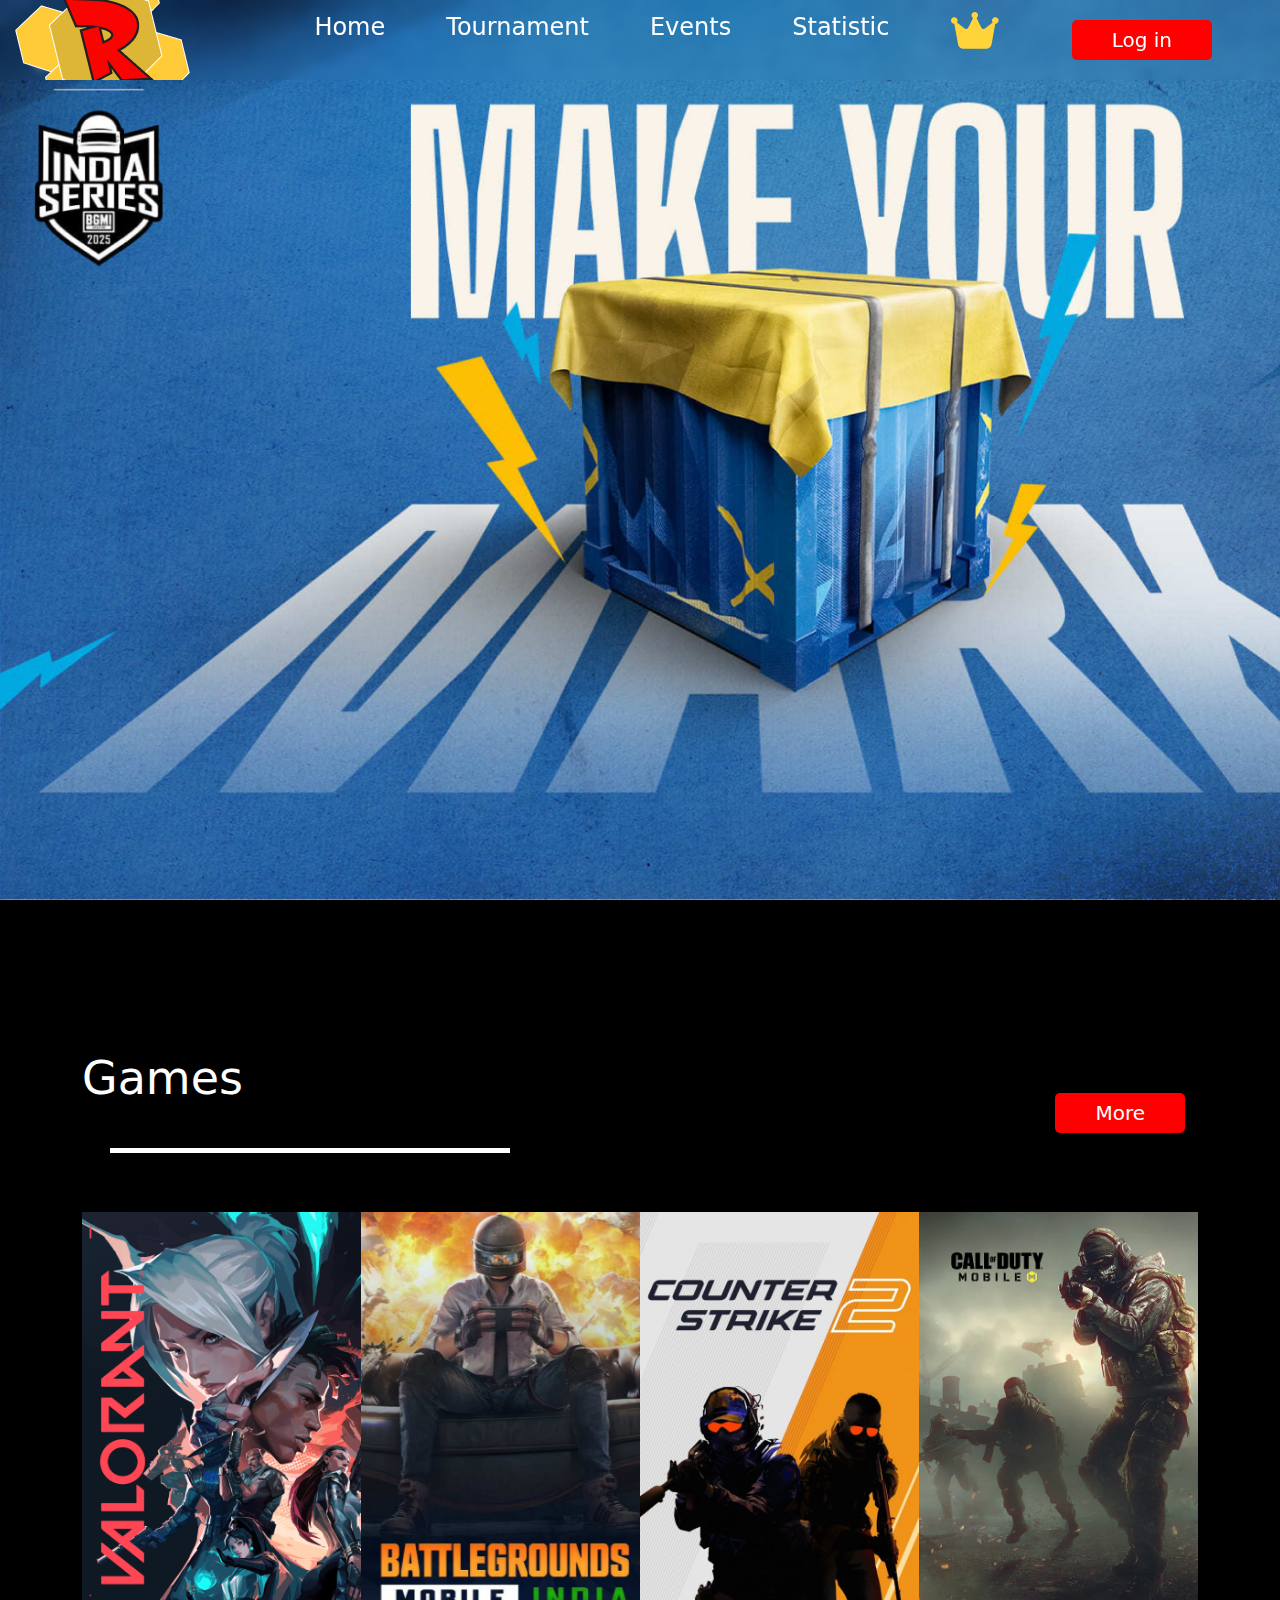
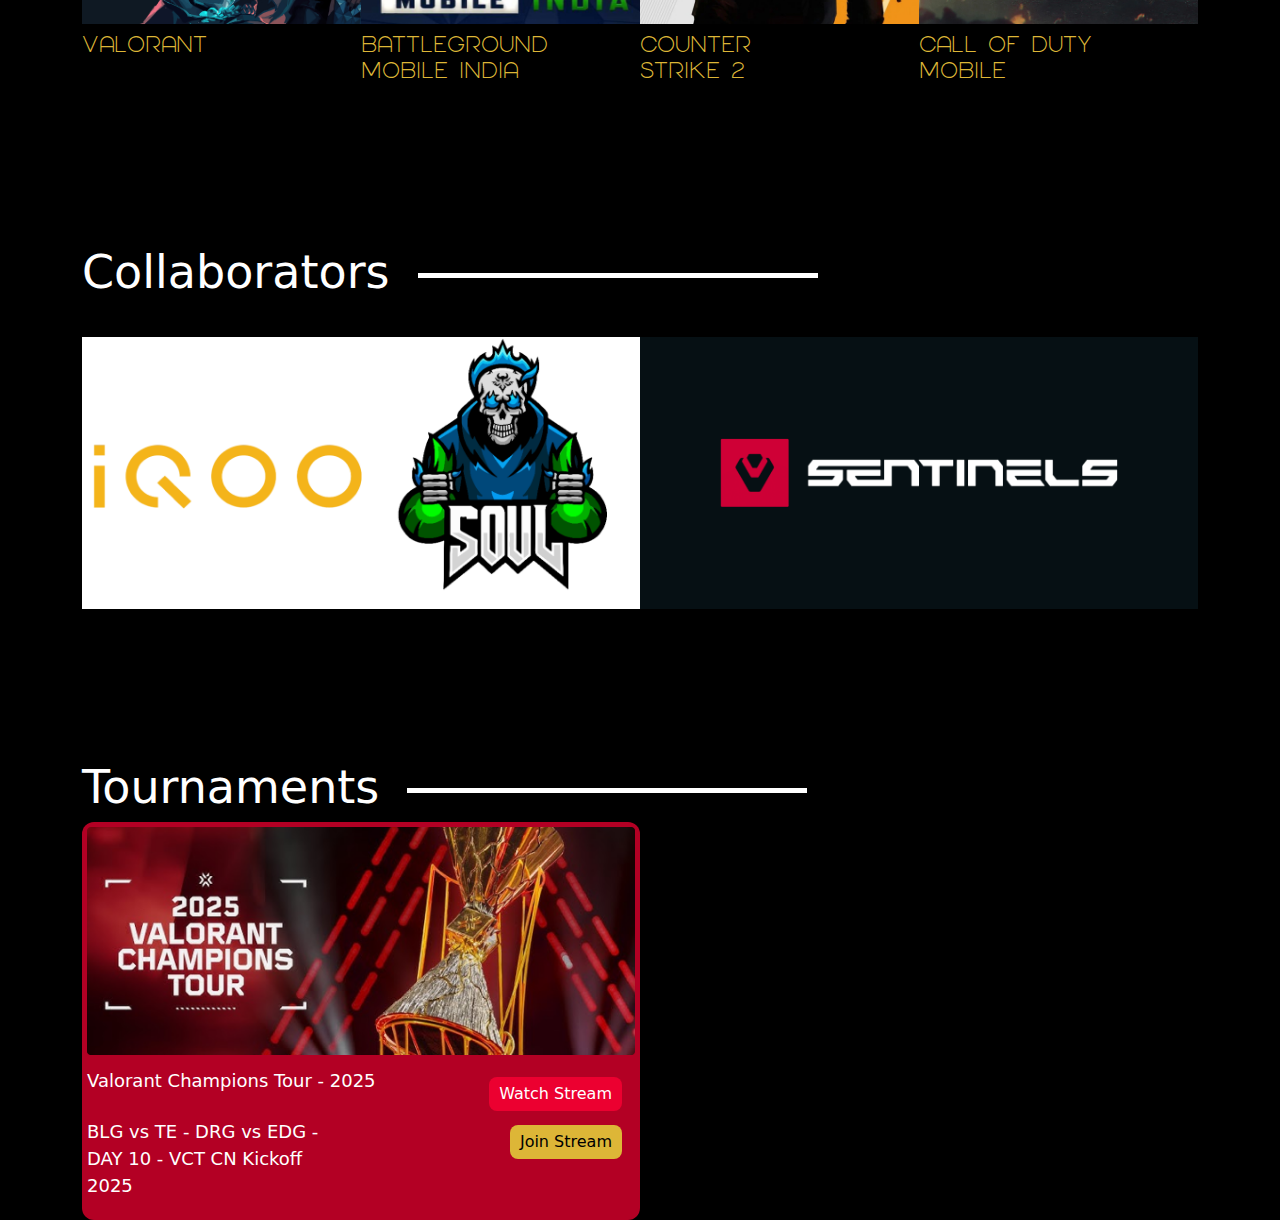
==== index.html @ 5f85b9ae "first commit" ====
<!DOCTYPE html>
<html lang="en">

<head>
    <meta charset="UTF-8">
    <meta name="viewport" content="width=device-width, initial-scale=1.0">
    <title>Radhive</title>
    <!-- Font Link -->
    <link rel="stylesheet" href="./Assests/Css/stylesheet.css">
    <!-- Icon Link -->
    <link rel="stylesheet" href="./Assests/Css/all.min.css">
    <!-- Custom Css -->
    <link rel="stylesheet" href="./Assests/Css/style.css">
    <!-- BT Css -->
    <link href="https://cdn.jsdelivr.net/npm/bootstrap@5.3.3/dist/css/bootstrap.min.css" rel="stylesheet">
</head>

<body>
    <header>
        <nav>
            <div class="container-fluid">
                <div class="d-flex  align-items-center">
                    <div class="col-2">
                        <div class="logo">
                            <a href="#">
                                <img src="./Assests/Images/Red hive-01 1.png" alt="">
                            </a>
                        </div>

                    </div>

                    <div class="col-8">
                        <div class="menu">
                            <ul class="d-flex align-content-center justify-content-evenly ">
                                <li><a class="text-white text-decoration-none" href="#">Home</a></li>
                                <li><a class="text-white text-decoration-none" href="#">Tournament</a></li>
                                <li><a class="text-white text-decoration-none" href="#">Events</a></li>
                                <li><a class="text-white text-decoration-none" href="#">Statistic</a></li>
                                <li><a class="text-white text-decoration-none" href="#"><i class="fa-solid fa-crown"
                                            style="color: #FFD43B;"></i></a></li>
                            </ul>
                        </div>

                    </div>

                    <div class="col-2">
                        <div class="btn d-flex align-items-center">
                            <a href="#" class="text-decoration-none">Log in</a>
                        </div>
                    </div>
                </div>
            </div>
        </nav>
    </header>

    <!-- BANNER START -->
    <section class="banner">
        <div class="bg-banner"></div>
    </section>
    <!-- BANNER END -->

    <!-- GAMES START -->
    <section class="games bg-black">
        <div class="container">
            <div class="row">
                <div class="games-content d-flex align-items-center">
                    <div class="col-6">
                        <div class="games-title text-start">
                            <span>Games</span>
                        </div>
                    </div>
                    <div class="col-6">
                        <div class="btn d-flex justify-content-end">
                            <a href="#" class="text-decoration-none">More</a>
                        </div>
                    </div>


                </div>

                <div class="games-images d-flex">
                    <div class="col-3">
                        <img src="./Assests/Images/valorant.png" alt="">
                        <h2>VALORANT</h2>
                    </div>
                    <div class="col-3">
                        <img src="./Assests/Images/Bgmi.png" alt="">
                        <h2>BATTLEGROUND MOBILE INDIA</h2>
                    </div>
                    <div class="col-3">
                        <img src="./Assests/Images/cos2.png" alt="">
                        <h2>COUNTER STRIKE 2</h2>
                    </div>
                    <div class="col-3">
                        <img src="./Assests/Images/cod.png" alt="">
                        <h2>CALL OF DUTY MOBILE</h2>
                    </div>
                </div>
            </div>
        </div>
    </section>
    <!-- GAMES END -->

    <!-- Collaborators Start -->
    <section class="collaborators bg-black">
        <div class="container">
            <div class="row">
                <div class="collaborators-content d-flex align-items-center">
                    <div class="col-12">
                        <div class="collaborators-title text-start">
                            <span>Collaborators</span>
                        </div>
                    </div>
                </div>

                <div class="collaborators-images d-flex">
                    <div class="col-6">
                        <img src="./Assests/Images/collaboration.png" alt="">
                    </div>
                    <div class="col-6">
                        <img src="./Assests/Images/collaboration (1).png" alt="">
                    </div>
                </div>

            </div>
        </div>
    </section>
    <!-- Collaborators End -->

    <!-- Tournament Start -->
    <section class="tournament bg-black">
        <div class="container">
            <div class="row d-flex">
                <div class="tournament-content d-flex align-items-center">
                    <div class="col-12">
                        <div class="tournament-title text-start">
                            <span>Tournaments</span>
                        </div>
                    </div>
                </div>

                <div class="tournament-images d-flex">
                    <div class="col-6">
                        <div class="tournament-1">
                            <img src="./Assests/Images/valorant-tournament.png" alt="">

                            <div class="description-title d-flex">
                                <div class="col-8">
                                    <h3 class="text-white">Valorant Champions Tour - 2025</h3>
                                </div>
                                <div class="col-4">
                                    <div class="btn d-flex justify-content-end">
                                        <a href="#" class="text-white text-decoration-none">Watch Stream</a>
                                    </div>
                                </div>
                            </div>

                            <div class="description-info d-flex">
                                <div class="col-8">
                                    <p class="text-white">BLG vs TE - DRG vs EDG - DAY 10 - 
                                        VCT CN Kickoff 2025</p>
                                </div>
                                <div class="col-4">
                                    <div class="btn d-flex justify-content-end">
                                        <a href="#" class="text-black text-decoration-none">Join Stream</a>
                                    </div>
                                </div>
                            </div>

                        </div>
                    </div>

                </div>

            </div>
        </div>
    </section>
    <!-- Tournament End -->

    <!-- BT JS -->
    <script src="https://cdn.jsdelivr.net/npm/bootstrap@5.3.3/dist/js/bootstrap.bundle.min.js"></script>
</body>

</html>
---- Assests/Css/stylesheet.css ----
@font-face {
    font-family: 'Cities Typeface';
    src: url('../Font/transfonter.org-20250201-143453/CitiesTypeface.woff2') format('woff2'),
        url('../Font/transfonter.org-20250201-143453/CitiesTypeface.woff') format('woff');
    font-weight: normal;
    font-style: normal;
    font-display: swap;
}
---- Assests/Css/style.css ----
* {
  margin: 0%;
  padding: 0%;
  box-sizing: border-box;
}

:root {
  --bg-color: #121212;
  --white-color: #ffff;
  --text-color: #DDB637;
  --card-color: #B30024;
  --button-color: #EC0030;
  --fs-24: 24px;
  --fs-64: 64px;
  --fs-18: 18px;
  --fs-46: 46px;
  --fs-24: 24px;
  --fs-22: 22px;
  --fw-100: 100;
  --fw-200: 200;
  --fw-300: 300;
  --fw-400: 400;
  --fw-500: 500;
  --fw-600: 600;
  --fw-700: 700;
  --fw-800: 800;
  --fw-900: 900;
  --cities-typeface:"Cities Typeface";
}


ul,
ol {
  list-style: none;
}

img {
  display: block;
  max-width: 100%;
}

/* Header Start */
header {
  width: 100%;
  position: absolute;
  z-index: 1;
  backdrop-filter: blur(5px);
}

header .menu ul li {
  font-size: var(--fs-24);
  font-weight: 500;
}

header .menu ul li a i {
  font-size: 42px;
}

header .btn a {
  color: var(--white-color);
  background-color: red;
  padding: 5px 40px;
  border-radius: 5px;
  font-size: 20px;
}

/* Banner Start */
.banner .bg-banner {
  background-image: url('../Images/RecentlyAnnounced\ 1.png');
  background-size: cover;
  background-repeat: no-repeat;
  top: 0;
  bottom: 0;
  height: 100vh;
  position: relative;
}

/* Banner End */

/* Games Start */
.games-title span {
  padding-right: 20px;
  font-size: var(--fs-46);
  /* color: var(--white-color); */
  font-weight: normal;
  color: var(--white-color);
}
.games-content{
  padding-top: 144px;
}
.games-title span::after {
  content: "";
  width: 400px;
  display: inline-block;
  border-bottom: 5px solid var(--white-color);
  position: relative;
  margin-left: 28px;
  top: -10px;
}
.games-content .btn a{
  color: var(--white-color);
  background-color: red;
  padding: 5px 40px;
  border-radius: 5px;
  font-size: 20px;
}

.games-images{
  padding-top: 30px;
}
.games-images h2{
  font-size: var(--fs-22);
  color:var(--white-color);
  padding-right: 90px;
  padding-top: 10px;
  color: var(--text-color);
  font-family: var(--cities-typeface);
}

.collaborators-content{
  padding-top: 144px;
}
.collaborators-title span::after {
  content: "";
  width: 400px;
  display: inline-block;
  border-bottom: 5px solid var(--white-color);
  position: relative;
  margin-left: 28px;
  top: -10px;
}
.collaborators-title span {
  padding-right: 20px;
  font-size: var(--fs-46);
  /* color: var(--white-color); */
  font-weight: normal;
  color: var(--white-color);
}

.collaborators-images{
  padding-top: 30px;
}

/* Tournament start */
.tournament-content{
  padding-top: 144px;
}
.tournament-title span::after {
  content: "";
  width: 400px;
  display: inline-block;
  border-bottom: 5px solid var(--white-color);
  position: relative;
  margin-left: 28px;
  top: -10px;
}
.tournament-title span {
  padding-right: 20px;
  font-size: var(--fs-46);
  /* color: var(--white-color); */
  font-weight: normal;
  color: var(--white-color);
}

.tournament-images .tournament-1{
  background-color: var(--card-color);
  padding: 5px;
  border-radius: 12px;
}
.tournament-images .tournament-1 img{
  width: 100%;
}
.tournament-images .tournament-1 .description-title{
  padding-top: 15px;
}
.tournament-images .tournament-1 .description-title h3{
  font-size: var(--fs-18);
}
.tournament-images .tournament-1 .description-title .btn a{
  background-color: var(--button-color);
  padding: 5px 10px;
  border-radius: 8px;
}
.tournament-images .tournament-1 .description-info p{
  font-size: var(--fs-18);
  padding-right: 120px;
}
.tournament-images .tournament-1 .description-info .btn a{
  background-color: var(--text-color);
  padding: 5px 10px;
  border-radius: 8px;
}
/* Tournament End */
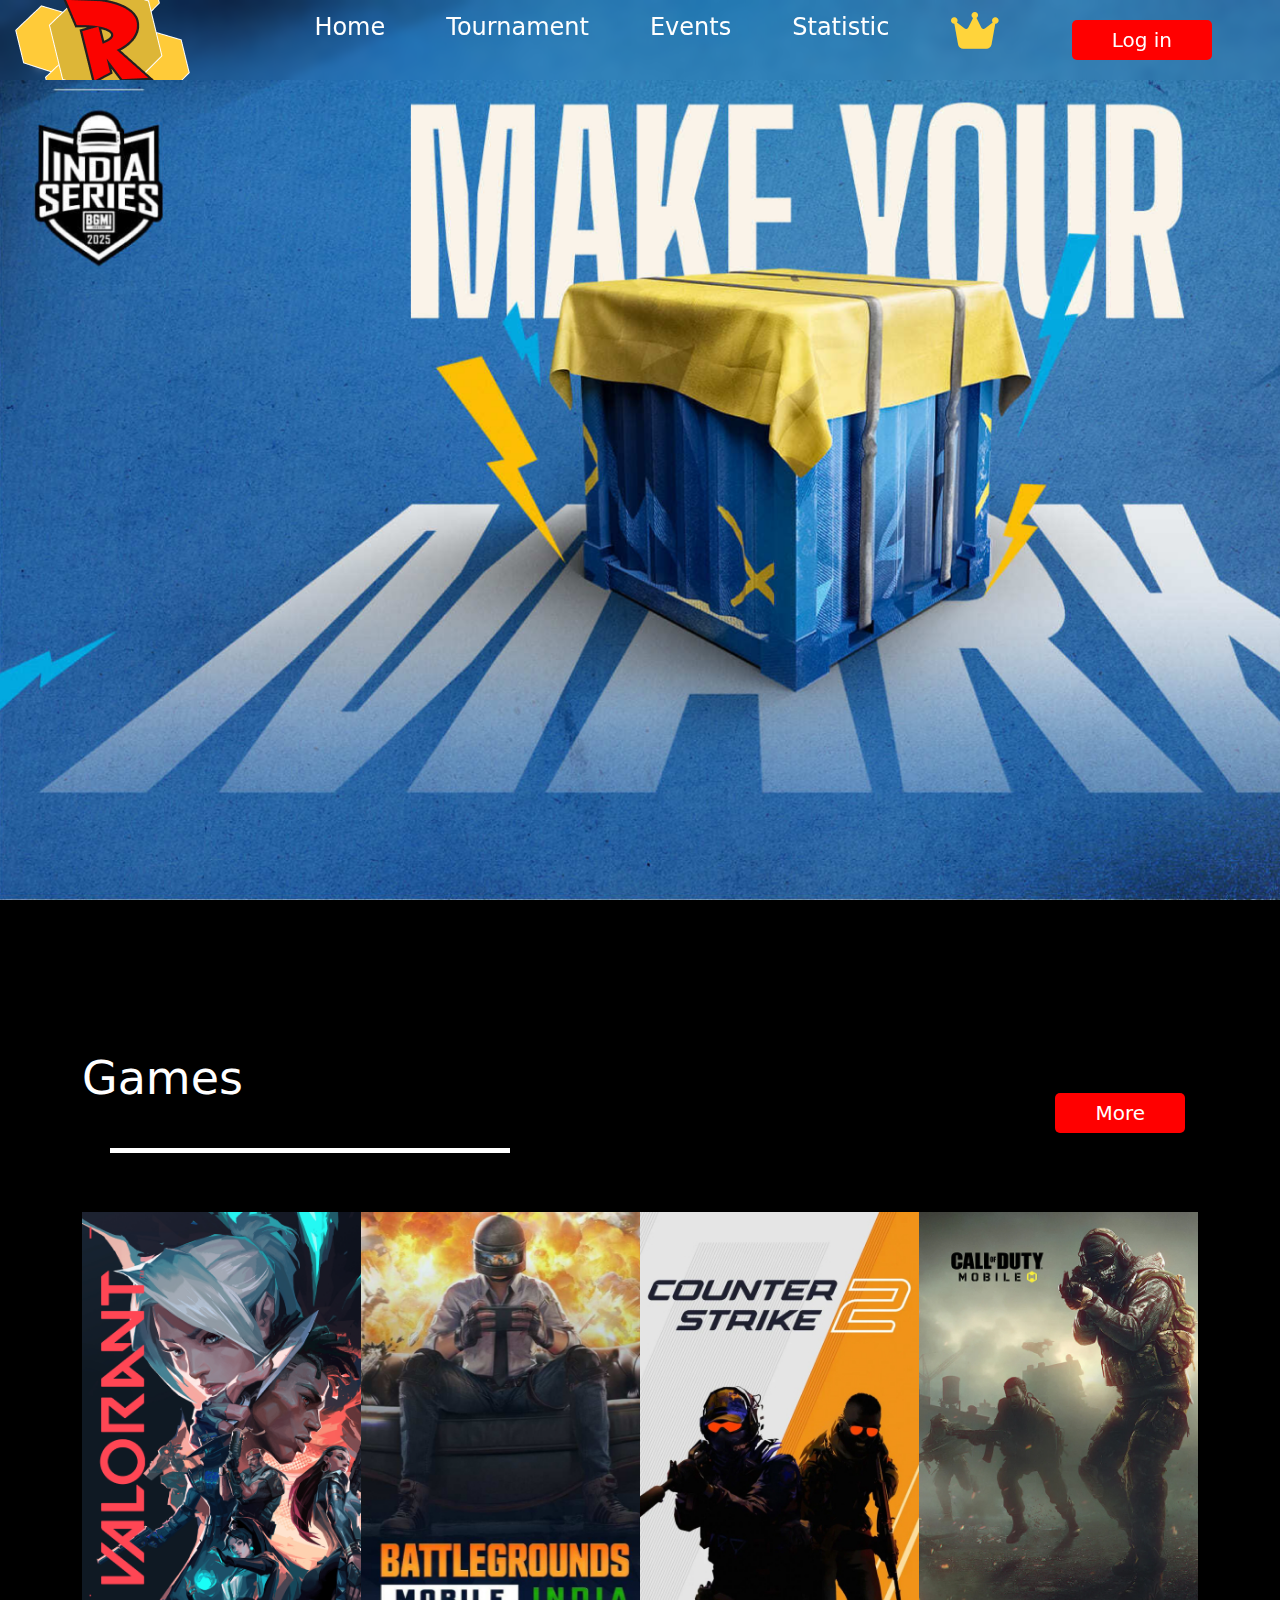
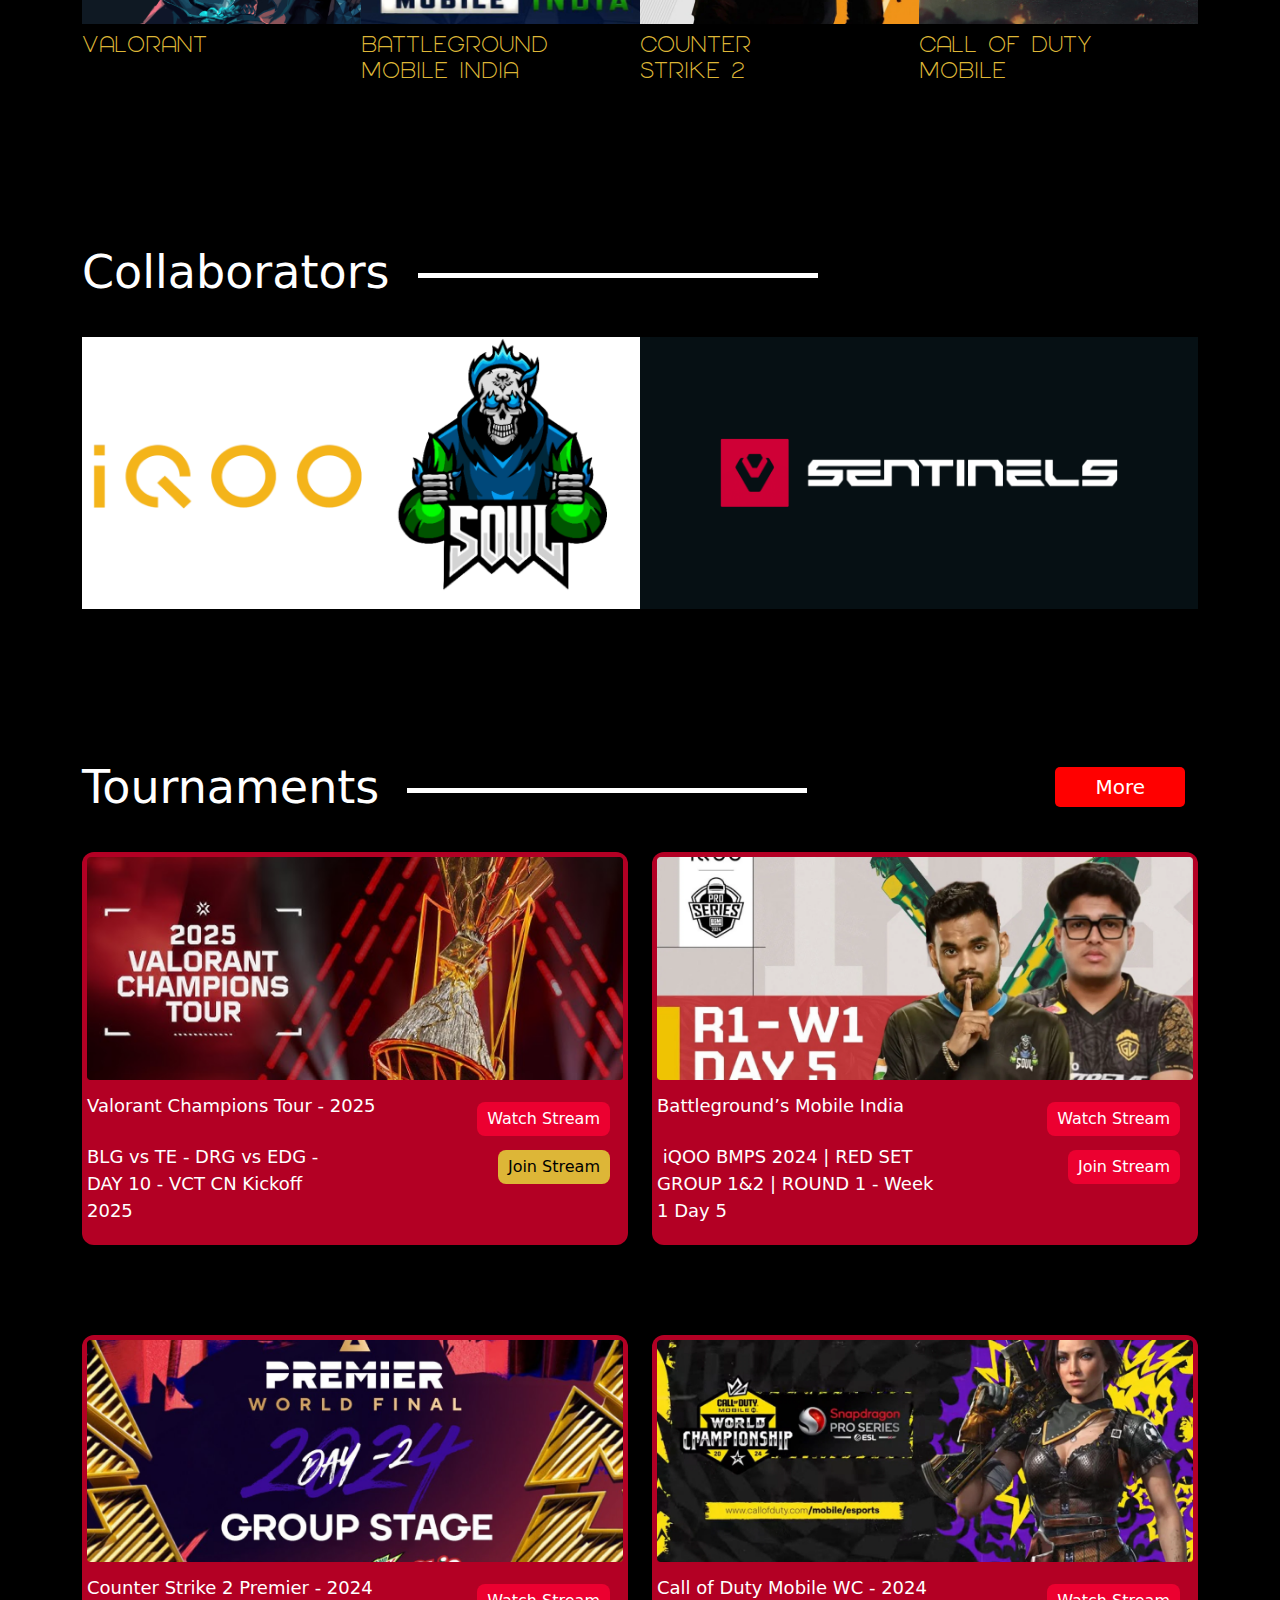
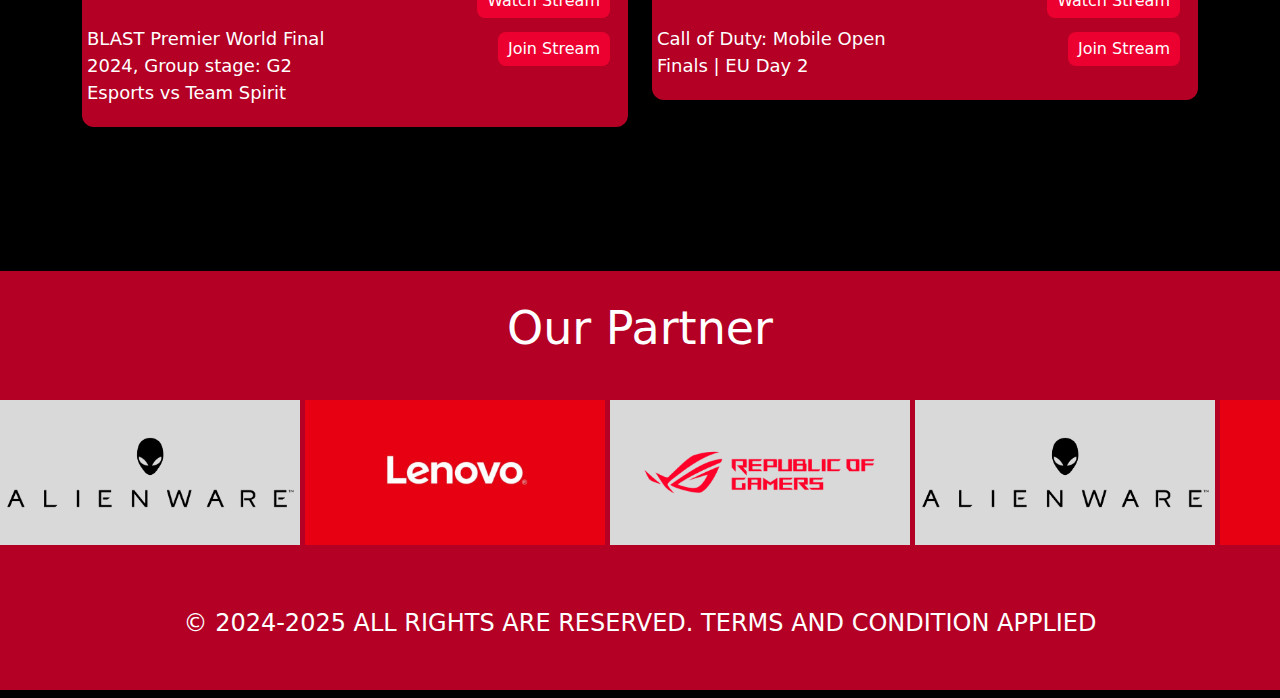
==== commit a79f0570: "homepage complete" ====
--- a/index.html
+++ b/index.html
@@ -15,7 +15,7 @@
     <link href="https://cdn.jsdelivr.net/npm/bootstrap@5.3.3/dist/css/bootstrap.min.css" rel="stylesheet">
 </head>
 
-<body>
+<body class="bg-black">
     <header>
         <nav>
             <div class="container-fluid">
@@ -132,53 +132,196 @@
         <div class="container">
             <div class="row d-flex">
                 <div class="tournament-content d-flex align-items-center">
-                    <div class="col-12">
+                    <div class="col-8">
                         <div class="tournament-title text-start">
                             <span>Tournaments</span>
                         </div>
                     </div>
-                </div>
-
-                <div class="tournament-images d-flex">
-                    <div class="col-6">
-                        <div class="tournament-1">
-                            <img src="./Assests/Images/valorant-tournament.png" alt="">
-
-                            <div class="description-title d-flex">
-                                <div class="col-8">
-                                    <h3 class="text-white">Valorant Champions Tour - 2025</h3>
-                                </div>
-                                <div class="col-4">
-                                    <div class="btn d-flex justify-content-end">
-                                        <a href="#" class="text-white text-decoration-none">Watch Stream</a>
-                                    </div>
-                                </div>
+
+                    <div class="col-4">
+                        <div class="btn d-flex justify-content-end">
+                            <a href="#" class="text-decoration-none text-white">More</a>
+                        </div>
+                    </div>
+                </div>
+
+                <div class="container">
+                    <div class="row d-flex ">
+                        <div class="col-6">
+                            <div class="tournament-1">
+                                <img src="./Assests/Images/valorant-tournament.png" alt="">
+
+                                <div class="description-title d-flex">
+                                    <div class="col-8">
+                                        <h3 class="text-white ">Valorant Champions Tour - 2025</h3>
+                                    </div>
+                                    <div class="col-4">
+                                        <div class="btn d-flex justify-content-end">
+                                            <a href="#" class="text-white text-decoration-none">Watch Stream</a>
+                                        </div>
+                                    </div>
+                                </div>
+
+                                <div class="description-info d-flex">
+                                    <div class="col-8">
+                                        <p class="text-white">BLG vs TE - DRG vs EDG - DAY 10 -
+                                            VCT CN Kickoff 2025</p>
+                                    </div>
+                                    <div class="col-4">
+                                        <div class="btn d-flex justify-content-end">
+                                            <a href="#" class="text-black text-decoration-none">Join Stream</a>
+                                        </div>
+                                    </div>
+                                </div>
+
                             </div>
-
-                            <div class="description-info d-flex">
-                                <div class="col-8">
-                                    <p class="text-white">BLG vs TE - DRG vs EDG - DAY 10 - 
-                                        VCT CN Kickoff 2025</p>
-                                </div>
-                                <div class="col-4">
-                                    <div class="btn d-flex justify-content-end">
-                                        <a href="#" class="text-black text-decoration-none">Join Stream</a>
-                                    </div>
-                                </div>
+                        </div>
+
+                        <div class="col-6">
+                            <div class="tournament-2">
+                                <img src="./Assests/Images/bgmi-tournament.png" alt="">
+
+                                <div class="description-title d-flex">
+                                    <div class="col-8">
+                                        <h3 class="text-white">Battleground’s Mobile India</h3>
+                                    </div>
+                                    <div class="col-4">
+                                        <div class="btn d-flex justify-content-end">
+                                            <a href="#" class="text-white text-decoration-none">Watch Stream</a>
+                                        </div>
+                                    </div>
+                                </div>
+
+                                <div class="description-info d-flex">
+                                    <div class="col-8">
+                                        <p class="text-white"> iQOO BMPS 2024 | RED SET GROUP 1&2 |
+                                            ROUND 1 - Week 1 Day 5</p>
+                                    </div>
+                                    <div class="col-4">
+                                        <div class="btn d-flex justify-content-end">
+                                            <a href="#" class="text-white text-decoration-none">Join Stream</a>
+                                        </div>
+                                    </div>
+                                </div>
+
                             </div>
-
-                        </div>
-                    </div>
-
-                </div>
+                        </div>
+
+                        <div class="col-6">
+                            <div class="tournament-3">
+                                <img src="./Assests/Images/cos-tournament.png" alt="">
+
+                                <div class="description-title d-flex">
+                                    <div class="col-8">
+                                        <h3 class="text-white ">Counter Strike 2 Premier - 2024</h3>
+                                    </div>
+                                    <div class="col-4">
+                                        <div class="btn d-flex justify-content-end">
+                                            <a href="#" class="text-white text-decoration-none">Watch Stream</a>
+                                        </div>
+                                    </div>
+                                </div>
+
+                                <div class="description-info d-flex">
+                                    <div class="col-8">
+                                        <p class="text-white">BLAST Premier World Final 2024, Group
+                                            stage: G2 Esports vs Team Spirit</p>
+                                    </div>
+                                    <div class="col-4">
+                                        <div class="btn d-flex justify-content-end">
+                                            <a href="#" class="text-white text-decoration-none">Join Stream</a>
+                                        </div>
+                                    </div>
+                                </div>
+
+                            </div>
+                        </div>
+
+                        <div class="col-6">
+                            <div class="tournament-4">
+                                <img src="./Assests/Images/cod-tournament.png" alt="">
+
+                                <div class="description-title d-flex">
+                                    <div class="col-8">
+                                        <h3 class="text-white ">Call of Duty Mobile WC - 2024</h3>
+                                    </div>
+                                    <div class="col-4">
+                                        <div class="btn d-flex justify-content-end">
+                                            <a href="#" class="text-white text-decoration-none">Watch Stream</a>
+                                        </div>
+                                    </div>
+                                </div>
+
+                                <div class="description-info d-flex">
+                                    <div class="col-8">
+                                        <p class="text-white">Call of Duty: Mobile Open Finals |
+                                            EU Day 2</p>
+                                    </div>
+                                    <div class="col-4">
+                                        <div class="btn d-flex justify-content-end">
+                                            <a href="#" class="text-white text-decoration-none">Join Stream</a>
+                                        </div>
+                                    </div>
+                                </div>
+
+                            </div>
+                        </div>
+
+                    </div>
+                </div>
+
 
             </div>
         </div>
     </section>
     <!-- Tournament End -->
 
+    <!-- Footer Start -->
+    <footer>
+        <h2 class="text-center text-white">
+            Our Partner
+        </h2>
+        <div class="logo-slider">
+            <div class="logos-slide">
+
+                <div class="slide">
+                    <img src="./Assests/Images/AW.png" alt="Image 1">
+
+                </div>
+                <div class="slide">
+                    <img src="./Assests/Images/le.png" alt="Image 2">
+
+                </div>
+                <div class="slide">
+                    <img src="./Assests/Images/Rog.png" alt="Image 1">
+
+                </div>
+                <div class="slide">
+                    <img src="./Assests/Images/AW.png" alt="Image 1">
+
+                </div>
+                <div class="slide">
+                    <img src="./Assests/Images/le.png" alt="Image 2">
+
+                </div>
+                <div class="slide">
+                    <img src="./Assests/Images/Rog.png" alt="Image 1">
+
+                </div>
+
+            </div>
+        </div>
+
+
+
+        
+
+        <h3 class="text-center text-white">© 2024-2025 ALL RIGHTS ARE RESERVED. TERMS AND CONDITION APPLIED </h3>
+    </footer>
+    <!-- Footer End -->
     <!-- BT JS -->
     <script src="https://cdn.jsdelivr.net/npm/bootstrap@5.3.3/dist/js/bootstrap.bundle.min.js"></script>
+    <script src="./Assests/Js/script.js"></script>
 </body>
 
 </html>--- a/Assests/Css/style.css
+++ b/Assests/Css/style.css
@@ -25,7 +25,7 @@
   --fw-700: 700;
   --fw-800: 800;
   --fw-900: 900;
-  --cities-typeface:"Cities Typeface";
+  --cities-typeface: "Cities Typeface";
 }
 
 
@@ -85,9 +85,11 @@
   font-weight: normal;
   color: var(--white-color);
 }
-.games-content{
+
+.games-content {
   padding-top: 144px;
 }
+
 .games-title span::after {
   content: "";
   width: 400px;
@@ -97,7 +99,8 @@
   margin-left: 28px;
   top: -10px;
 }
-.games-content .btn a{
+
+.games-content .btn a {
   color: var(--white-color);
   background-color: red;
   padding: 5px 40px;
@@ -105,21 +108,23 @@
   font-size: 20px;
 }
 
-.games-images{
+.games-images {
   padding-top: 30px;
 }
-.games-images h2{
+
+.games-images h2 {
   font-size: var(--fs-22);
-  color:var(--white-color);
+  color: var(--white-color);
   padding-right: 90px;
   padding-top: 10px;
   color: var(--text-color);
   font-family: var(--cities-typeface);
 }
 
-.collaborators-content{
+.collaborators-content {
   padding-top: 144px;
 }
+
 .collaborators-title span::after {
   content: "";
   width: 400px;
@@ -129,6 +134,7 @@
   margin-left: 28px;
   top: -10px;
 }
+
 .collaborators-title span {
   padding-right: 20px;
   font-size: var(--fs-46);
@@ -137,14 +143,15 @@
   color: var(--white-color);
 }
 
-.collaborators-images{
+.collaborators-images {
   padding-top: 30px;
 }
 
 /* Tournament start */
-.tournament-content{
+.tournament-content {
   padding-top: 144px;
 }
+
 .tournament-title span::after {
   content: "";
   width: 400px;
@@ -154,40 +161,141 @@
   margin-left: 28px;
   top: -10px;
 }
+
 .tournament-title span {
-  padding-right: 20px;
+  padding-right: 10px;
   font-size: var(--fs-46);
   /* color: var(--white-color); */
   font-weight: normal;
   color: var(--white-color);
 }
-
-.tournament-images .tournament-1{
+.tournament-content .btn a{
+  background-color: red;
+  padding: 5px 40px;
+  border-radius: 5px;
+  font-size: 20px;
+}
+.tournament-1,
+.tournament-2 {
   background-color: var(--card-color);
   padding: 5px;
   border-radius: 12px;
-}
-.tournament-images .tournament-1 img{
+  margin-top: 30px;
+}
+
+.tournament-1 img,
+.tournament-2 img,
+.tournament-3 img,
+.tournament-4 img {
   width: 100%;
 }
-.tournament-images .tournament-1 .description-title{
+
+.tournament-1 .description-title,
+.tournament-2 .description-title,
+.tournament-3 .description-title,
+.tournament-4 .description-title {
   padding-top: 15px;
 }
-.tournament-images .tournament-1 .description-title h3{
+
+.tournament-1 .description-title h3,
+.tournament-2 .description-title h3,
+.tournament-3 .description-title h3,
+.tournament-4 .description-title h3 {
   font-size: var(--fs-18);
 }
-.tournament-images .tournament-1 .description-title .btn a{
+
+.tournament-1 .description-title .btn a,
+.tournament-2 .description-title .btn a,
+.tournament-3 .description-title .btn a,
+.tournament-4 .description-title .btn a {
   background-color: var(--button-color);
   padding: 5px 10px;
   border-radius: 8px;
 }
-.tournament-images .tournament-1 .description-info p{
+
+.tournament-1 .description-info p,
+.tournament-4 .description-info p {
   font-size: var(--fs-18);
   padding-right: 120px;
 }
-.tournament-images .tournament-1 .description-info .btn a{
+
+.tournament-1 .description-info .btn a {
   background-color: var(--text-color);
   padding: 5px 10px;
   border-radius: 8px;
 }
-/* Tournament End */+
+.tournament-2 .description-info p,
+.tournament-3 .description-info p {
+  font-size: var(--fs-18);
+  padding-right: 80px;
+}
+
+.tournament-2 .description-info .btn a,
+.tournament-3 .description-info .btn a,
+.tournament-4 .description-info .btn a {
+  background-color: var(--button-color);
+  padding: 5px 10px;
+  border-radius: 8px;
+}
+
+.tournament-3,
+.tournament-4 {
+  background-color: var(--card-color);
+  padding: 5px;
+  border-radius: 12px;
+  margin-top: 90px;
+}
+
+/* Tournament End */
+
+footer{
+  background-color: var(--card-color);
+  margin-top: 144px;
+}
+footer h2{
+  padding-top: 30px;
+  font-size: var(--fs-46);
+}
+footer h3{
+  font-size: var(--fs-24);
+  padding: 52px 0;
+}
+.logo-slider {
+  overflow: hidden;
+  padding: 30px 0 0 0;
+  white-space: nowrap;
+  position: relative;
+}
+
+.logos-slide {
+  display: inline-block;
+  animation: 15s slide infinite linear;
+}
+
+.logos-slide .slide {
+  display: inline-block;
+}
+
+.logos-slide img {
+  max-width: 400px;
+  max-width: 300px;
+  margin: 5px 0;
+}
+
+.slide h2 {
+ font-size: 16px;
+ text-align: left;
+ font-family:'Arial';
+ font-style: normal;
+ margin: 5px 0;
+}
+
+@keyframes slide {
+  from {
+      transform: translateX(0);
+  }
+  to {
+      transform: translateX(-100%);
+  }
+}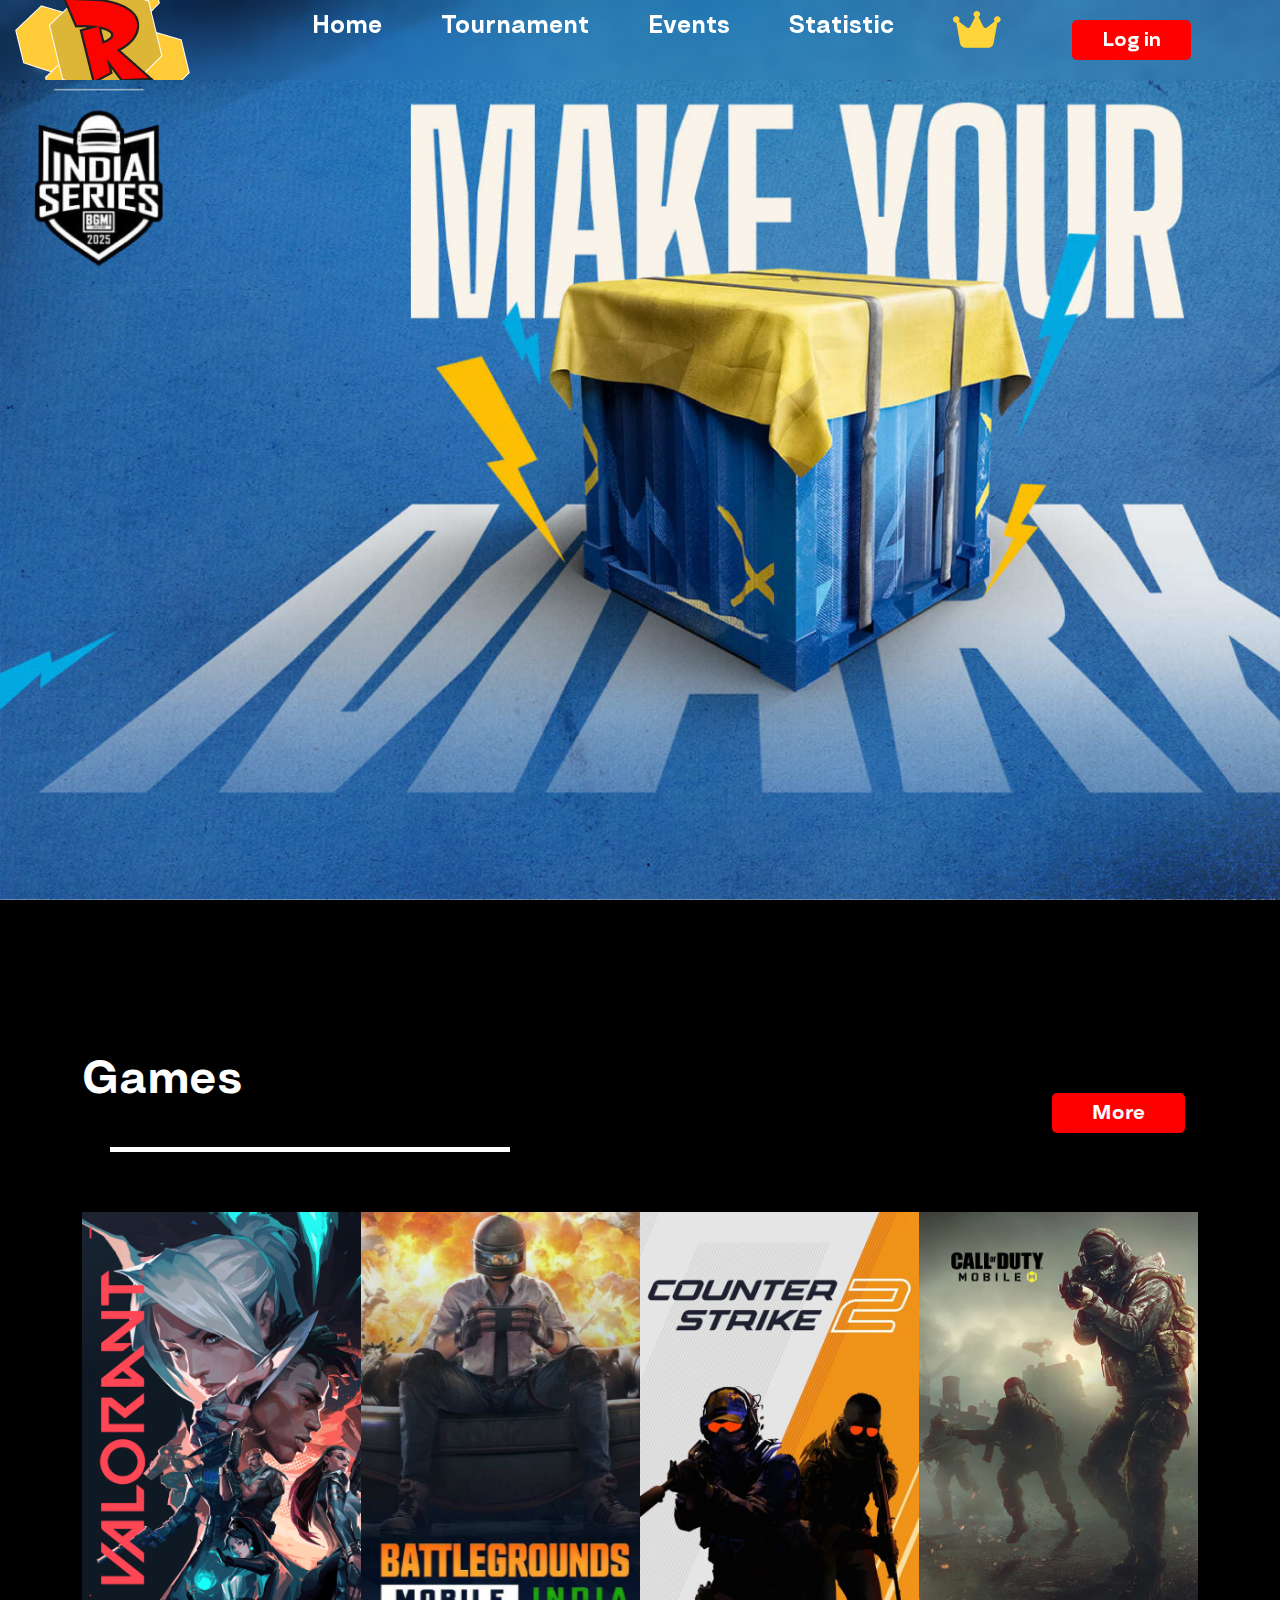
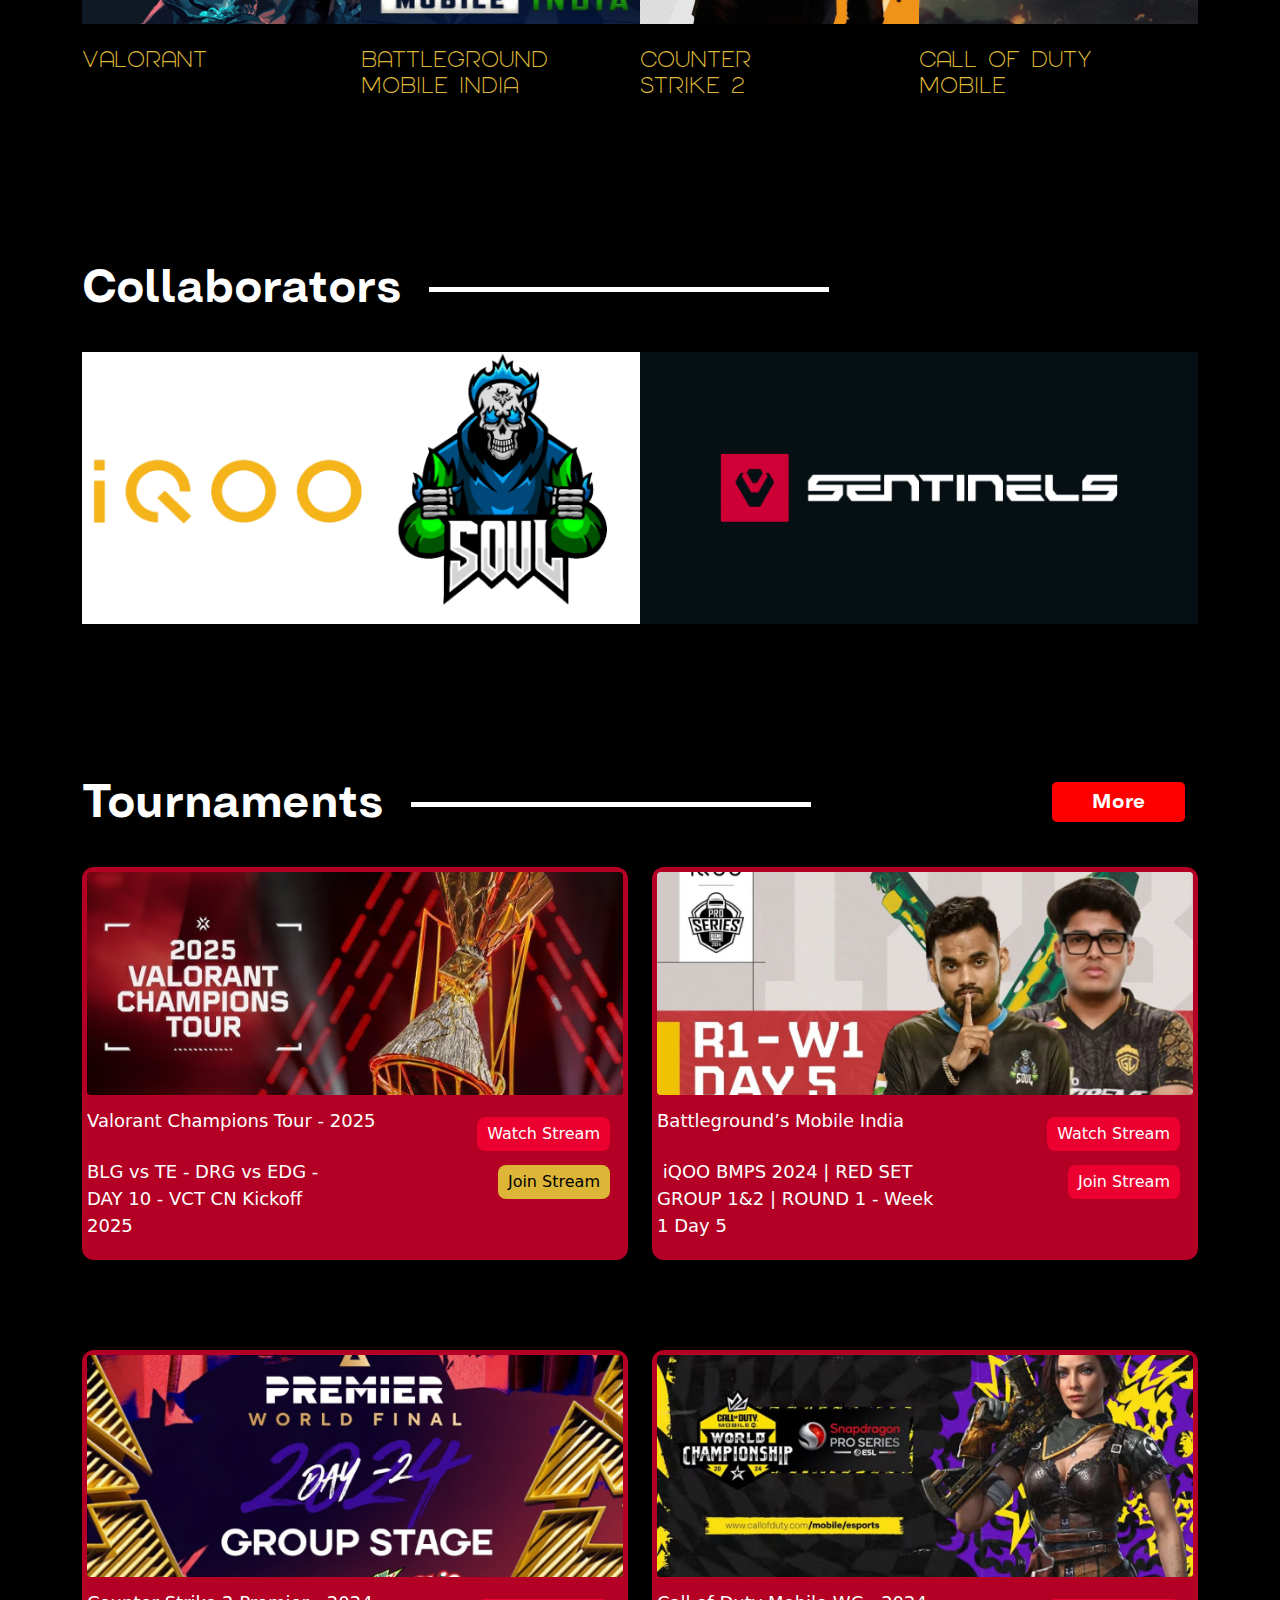
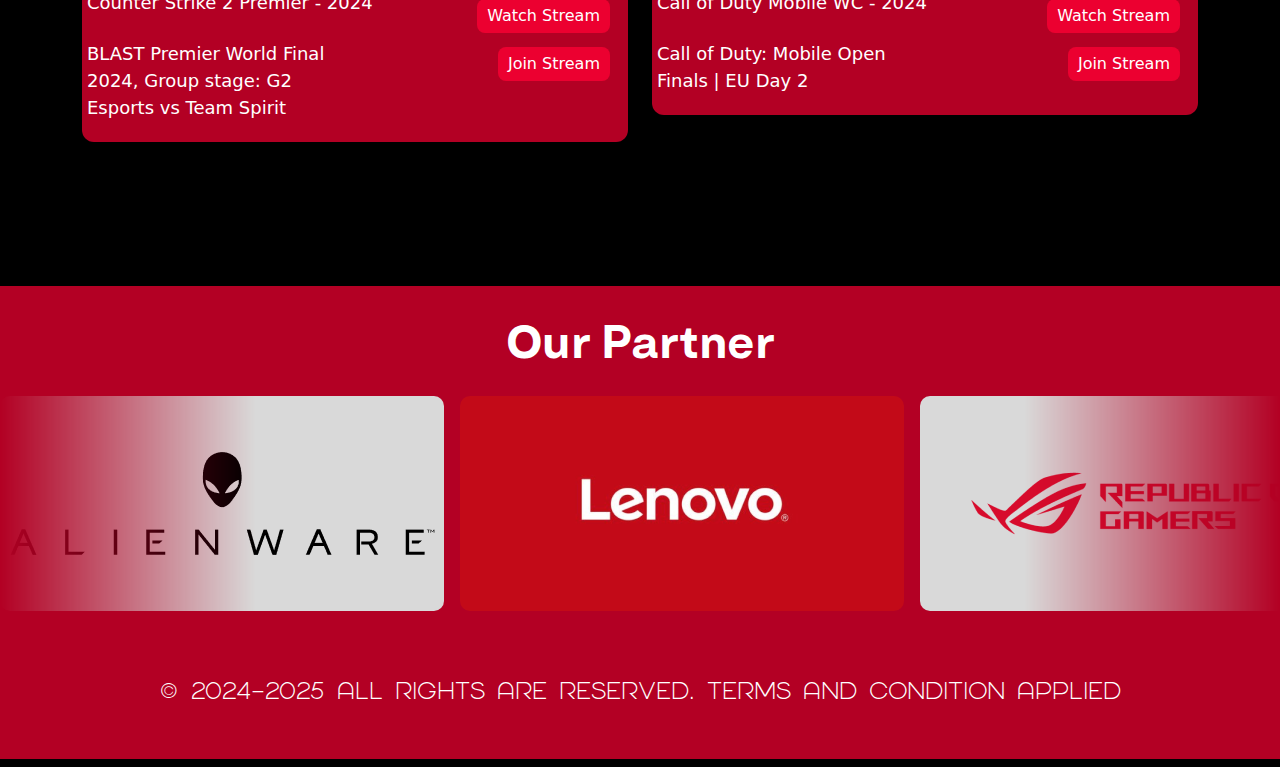
==== commit 0df3f1bb: "hover effect done" ====
--- a/index.html
+++ b/index.html
@@ -32,20 +32,20 @@
                     <div class="col-8">
                         <div class="menu">
                             <ul class="d-flex align-content-center justify-content-evenly ">
-                                <li><a class="text-white text-decoration-none" href="#">Home</a></li>
-                                <li><a class="text-white text-decoration-none" href="#">Tournament</a></li>
-                                <li><a class="text-white text-decoration-none" href="#">Events</a></li>
-                                <li><a class="text-white text-decoration-none" href="#">Statistic</a></li>
-                                <li><a class="text-white text-decoration-none" href="#"><i class="fa-solid fa-crown"
+                                <li><a class=" text-decoration-none" href="#">Home</a></li>
+                                <li><a class=" text-decoration-none" href="#">Tournament</a></li>
+                                <li><a class=" text-decoration-none" href="#">Events</a></li>
+                                <li><a class=" text-decoration-none" href="#">Statistic</a></li>
+                                <li><a class=" text-decoration-none" href="#"><i class="fa-solid fa-crown"
                                             style="color: #FFD43B;"></i></a></li>
                             </ul>
                         </div>
 
                     </div>
 
-                    <div class="col-2">
-                        <div class="btn d-flex align-items-center">
-                            <a href="#" class="text-decoration-none">Log in</a>
+                    <div class="col-2 ">
+                        <div class="btn d-flex align-items-center" >
+                            <a href="#" class="text-decoration-none align-self-center">Log in</a>
                         </div>
                     </div>
                 </div>
@@ -281,40 +281,35 @@
         <h2 class="text-center text-white">
             Our Partner
         </h2>
-        <div class="logo-slider">
-            <div class="logos-slide">
-
-                <div class="slide">
-                    <img src="./Assests/Images/AW.png" alt="Image 1">
-
-                </div>
-                <div class="slide">
-                    <img src="./Assests/Images/le.png" alt="Image 2">
-
-                </div>
-                <div class="slide">
-                    <img src="./Assests/Images/Rog.png" alt="Image 1">
-
-                </div>
-                <div class="slide">
-                    <img src="./Assests/Images/AW.png" alt="Image 1">
-
-                </div>
-                <div class="slide">
-                    <img src="./Assests/Images/le.png" alt="Image 2">
-
-                </div>
-                <div class="slide">
-                    <img src="./Assests/Images/Rog.png" alt="Image 1">
-
-                </div>
-
+        <div class="scroller" data-direction="right" data-speed="slow">
+            <div class="scroller__inner tag-list">
+                <a href="https://www.dell.com/en-in/gaming/alienware" target="_blank">
+                    <img src="./Assests/Images/AW.png" alt="">
+                </a>
+                <a href="https://www.lenovo.com/in/en/d/deals/?orgRef=https%253A%252F%252Fwww.google.com%252F&gclid=CjwKCAiAzPy8BhBoEiwAbnM9O_kTOYwLysr9G4n0g4iKTQN1lvf5x7sbLxAwHfwXGkQ0mJlZba120hoCnqYQAvD_BwE&sortBy=priceUp&visibleDatas=4353%3ALaptops%3B4376%3ALOQ%2CLegion%2CIdeaPad%2CYoga&cid=in:sem:3vtp7d&gad_source=1&s_kwcid=AL!8093!3!677519771904!e!!g!!lenovo&ef_id=Z5sPoQAVkFgmRQBR:20250202165519:s"
+                    target="_blank">
+                    <img src="./Assests/Images/le.png" alt="">
+                </a>
+                <a href="https://rog.asus.com/in/phones-group/" target="_blank">
+                    <img src="./Assests/Images/Rog.png" alt="">
+                </a>
+                <a href="https://www.viewsonic.com/" target="_blank">
+                    <img src="./Assests/Images/vs.png" alt="">
+                </a>
+                <a href="https://www.intel.com/content/www/us/en/products/details/processors/core.html" target="_blank">
+                    <img src="./Assests/Images/int.png" alt="">
+                </a>
+                <a href="https://www.realme.com/" target="_blank">
+                    <img src="./Assests/Images/rm.png" alt="">
+                </a>
+                <a href="https://www.qualcomm.com/" target="_blank">
+                    <img src="./Assests/Images/sd.png" alt="">
+                </a>
+                <a href="https://www.iqoo.com/in/" target="_blank">
+                    <img src="./Assests/Images/iq.png" alt="">
+                </a>
             </div>
         </div>
-
-
-
-        
 
         <h3 class="text-center text-white">© 2024-2025 ALL RIGHTS ARE RESERVED. TERMS AND CONDITION APPLIED </h3>
     </footer>
--- a/Assests/Css/stylesheet.css
+++ b/Assests/Css/stylesheet.css
@@ -7,3 +7,20 @@
     font-display: swap;
 }
 
+@font-face {
+    font-family: 'Em One';
+    src: url('../Font/transfonter.org-20250202-170640/EmOne-SemiBold.woff2') format('woff2'),
+        url('../Font/transfonter.org-20250202-170640/EmOne-SemiBold.woff') format('woff');
+    font-weight: 600;
+    font-style: normal;
+    font-display: swap;
+}
+
+@font-face {
+    font-family: 'Em One';
+    src: url('../Font/transfonter.org-20250202-170640/EmOne-SemiBoldItalic.woff2') format('woff2'),
+        url('../Font/transfonter.org-20250202-170640/EmOne-SemiBoldItalic.woff') format('woff');
+    font-weight: 600;
+    font-style: italic;
+    font-display: swap;
+}--- a/Assests/Css/style.css
+++ b/Assests/Css/style.css
@@ -26,6 +26,7 @@
   --fw-800: 800;
   --fw-900: 900;
   --cities-typeface: "Cities Typeface";
+  --em-one:"Em One";
 }
 
 
@@ -45,11 +46,17 @@
   position: absolute;
   z-index: 1;
   backdrop-filter: blur(5px);
+  position: fixed;
 }
 
 header .menu ul li {
   font-size: var(--fs-24);
   font-weight: 500;
+  font-family: var(--em-one);
+}
+header .menu ul li a{
+  color: var(--white-color);
+  transition: 0.2s;
 }
 
 header .menu ul li a i {
@@ -59,9 +66,11 @@
 header .btn a {
   color: var(--white-color);
   background-color: red;
-  padding: 5px 40px;
+  padding: 5px 30px;
   border-radius: 5px;
   font-size: 20px;
+  font-family: var(--em-one);
+  transition: 0.5s;
 }
 
 /* Banner Start */
@@ -84,6 +93,9 @@
   /* color: var(--white-color); */
   font-weight: normal;
   color: var(--white-color);
+  font-family: var(--em-one);
+  cursor: pointer;
+  transition: 0.2s;
 }
 
 .games-content {
@@ -106,17 +118,23 @@
   padding: 5px 40px;
   border-radius: 5px;
   font-size: 20px;
+  font-family: var(--em-one);
+  transition: 0.5s;
 }
 
 .games-images {
   padding-top: 30px;
 }
+.games-images img{
+  transition: 0.5s;
+  cursor: pointer;
+}
 
 .games-images h2 {
   font-size: var(--fs-22);
   color: var(--white-color);
   padding-right: 90px;
-  padding-top: 10px;
+  padding-top: 25px;
   color: var(--text-color);
   font-family: var(--cities-typeface);
 }
@@ -141,15 +159,22 @@
   /* color: var(--white-color); */
   font-weight: normal;
   color: var(--white-color);
+  font-family: var(--em-one);
+  transition: 0.2s;
+  cursor: pointer;
 }
 
 .collaborators-images {
   padding-top: 30px;
 }
-
+.collaborators-images img{
+  transition: 0.5s;
+  cursor: pointer;
+}
 /* Tournament start */
 .tournament-content {
   padding-top: 144px;
+  
 }
 
 .tournament-title span::after {
@@ -168,12 +193,17 @@
   /* color: var(--white-color); */
   font-weight: normal;
   color: var(--white-color);
+  font-family: var(--em-one);
+  transition: 0.2s;
+  cursor: pointer;
 }
 .tournament-content .btn a{
   background-color: red;
   padding: 5px 40px;
   border-radius: 5px;
   font-size: 20px;
+  font-family: var(--em-one);
+  transition: 0.5s;
 }
 .tournament-1,
 .tournament-2 {
@@ -181,6 +211,7 @@
   padding: 5px;
   border-radius: 12px;
   margin-top: 30px;
+  overflow: hidden;
 }
 
 .tournament-1 img,
@@ -188,6 +219,8 @@
 .tournament-3 img,
 .tournament-4 img {
   width: 100%;
+  transition: 0.5s;
+  
 }
 
 .tournament-1 .description-title,
@@ -245,6 +278,7 @@
   padding: 5px;
   border-radius: 12px;
   margin-top: 90px;
+  overflow: hidden;
 }
 
 /* Tournament End */
@@ -256,46 +290,110 @@
 footer h2{
   padding-top: 30px;
   font-size: var(--fs-46);
+  font-family: var(--em-one);
 }
 footer h3{
   font-size: var(--fs-24);
   padding: 52px 0;
-}
-.logo-slider {
+  font-family: var(--cities-typeface);
+}
+
+/* SLIDER START */
+
+
+.scroller { 
+  max-width: 1400px;
+  /* border: 3px solid lime; */
+}
+
+.scroller__inner {
+  display: flex;
+  padding-block: 1rem;
+  flex-wrap: wrap;
+  gap: 1rem;
+}
+
+.scroller[data-animated="true"] {
   overflow: hidden;
-  padding: 30px 0 0 0;
-  white-space: nowrap;
-  position: relative;
-}
-
-.logos-slide {
-  display: inline-block;
-  animation: 15s slide infinite linear;
-}
-
-.logos-slide .slide {
-  display: inline-block;
-}
-
-.logos-slide img {
-  max-width: 400px;
-  max-width: 300px;
-  margin: 5px 0;
-}
-
-.slide h2 {
- font-size: 16px;
- text-align: left;
- font-family:'Arial';
- font-style: normal;
- margin: 5px 0;
-}
-
-@keyframes slide {
-  from {
-      transform: translateX(0);
+  -webkit-mask: linear-gradient(90deg, transparent, white 20%, white 80%, transparent);
+  mask: linear-gradient(90deg, transparent, white 20%, white 80%, transparent);
+}
+
+.scroller[data-animated="true"] .scroller__inner {
+  width: max-content;
+  flex-wrap: nowrap;
+  animation: scroll var(--_animation-duration, 40s) var(--_animation-direction, forwards) linear infinite;
+  animation-delay: 1s;
+}
+
+.scroller[data-direction='left'] {
+  --_animation-direction: forwards;
+}
+.scroller[data-direction='right'] {
+  --_animation-direction: reverse;
+}
+
+.scroller[data-direction='slow'] {
+  --_animation-duration: 20s;
+}
+.scroller[data-speed='fast'] {
+  --_animation-duration: 10s;
+}
+
+
+@keyframes scroll {
+  to {
+      transform: translate(calc(-50% - 0.5rem));
   }
-  to {
-      transform: translateX(-100%);
-  }
+}
+
+footer a img{
+ width: 100%;
+  border-radius: 10px;
+  object-fit: cover;
+  transition: 300ms;
+  filter: grayscale(.2);
+  cursor: pointer;
+}
+
+.scroller[data-animated="true"] .scroller__inner:has(img:hover, img:active, img:focus) {
+  -webkit-animation-play-state: paused;
+  animation-play-state: paused;
+}
+
+footer img:hover, footer img:focus, footer img:active {
+  transform: scale(1.1);
+  filter: saturate(1.5);
+}
+
+.scroller[data-animated="true"] .scroller__inner:has(li:hover, li:active, li:focus) {
+  -webkit-animation-play-state: paused;
+  animation-play-state: paused;
+}
+/* SLIDER END */
+
+
+/* HOVER START */
+header .btn a:hover , .games .btn a:hover , .tournament-content .btn a:hover{
+  background-color: transparent;
+  border: 1px solid var(--card-color);
+  color: var(--white-color);
+}
+
+.tournament-1 img:hover , .tournament-2 img:hover , .tournament-3 img:hover , .tournament-4 img:hover{
+  transform: scale(1.1);
+}
+
+.collaborators-title span:hover , .games-title span:hover , .tournament-title span:hover{
+  color: var(--button-color);
+  text-shadow:  2px 2px 15px var(--card-color);
+}
+
+header .menu ul li a:hover{
+  color: var(--text-color);
+}
+
+
+.games-images img:hover , .collaborators-images img:hover{
+  transform: scale(1.1);
 }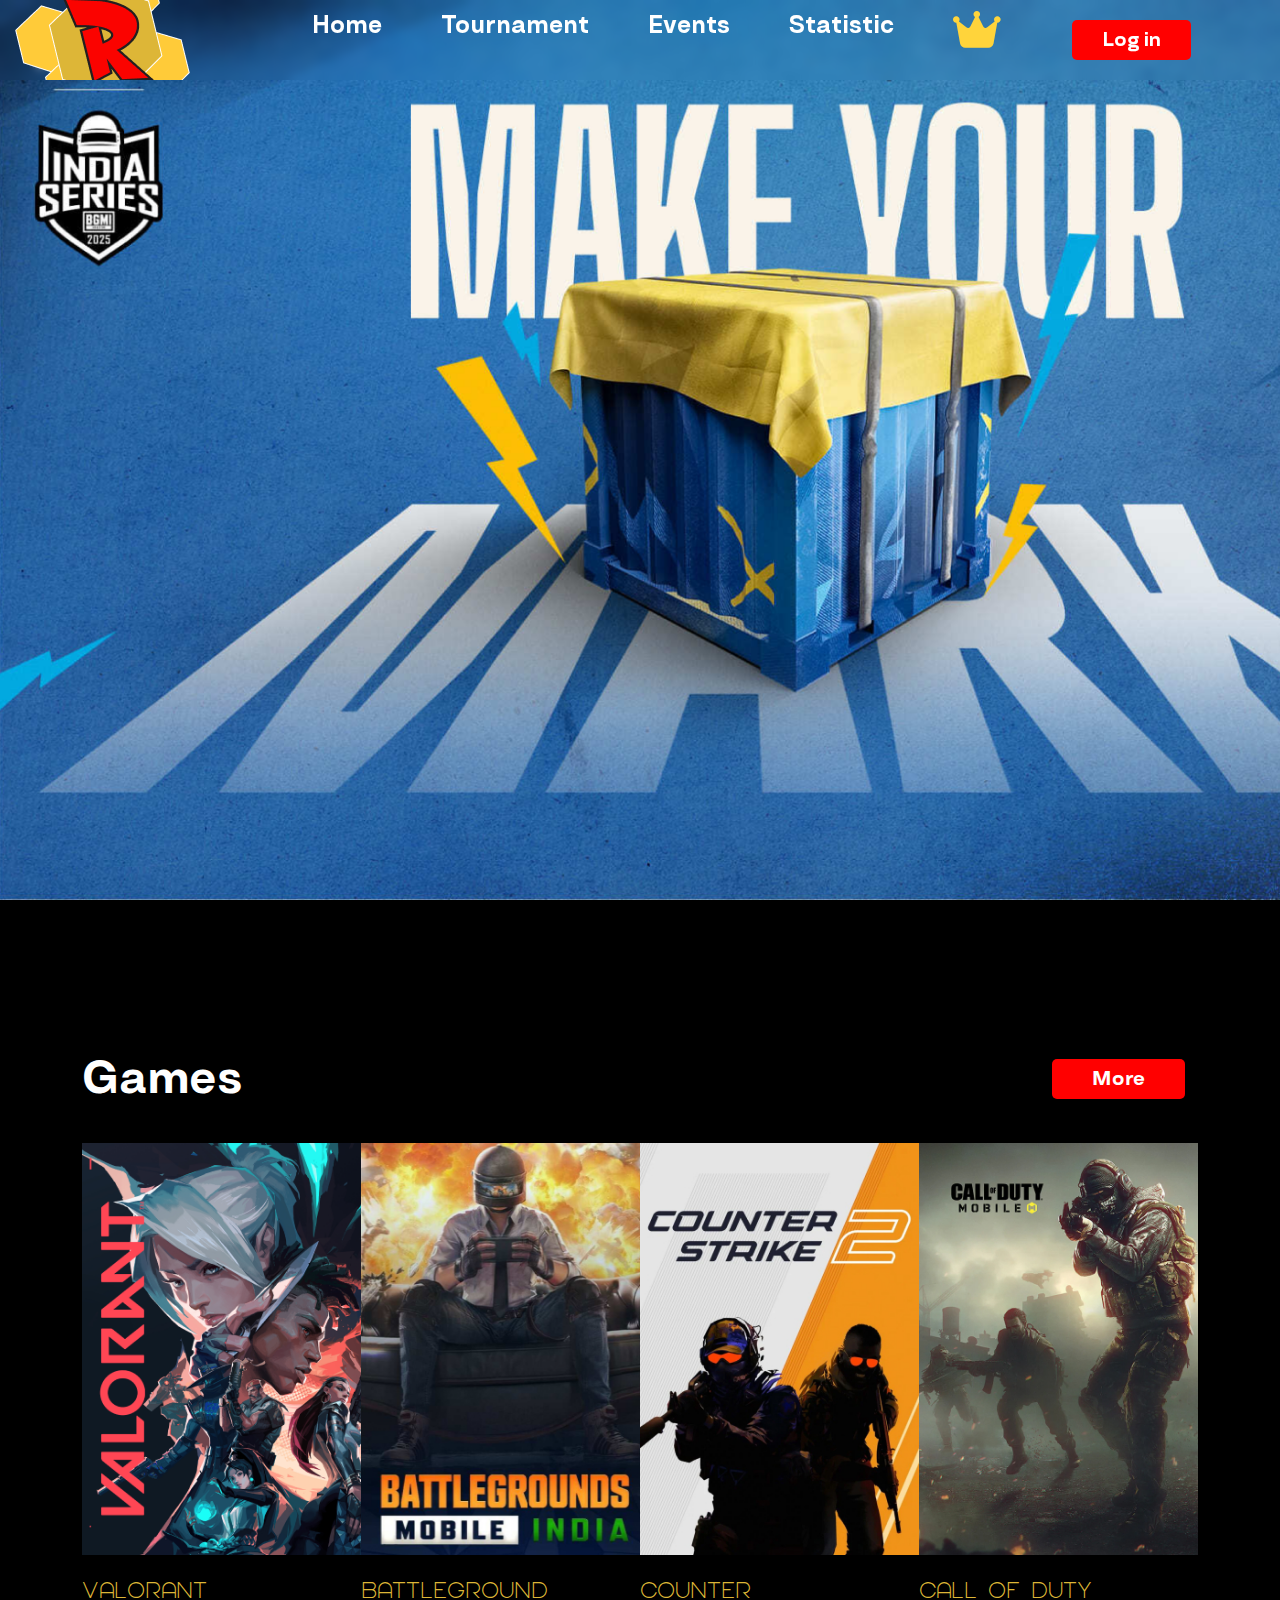
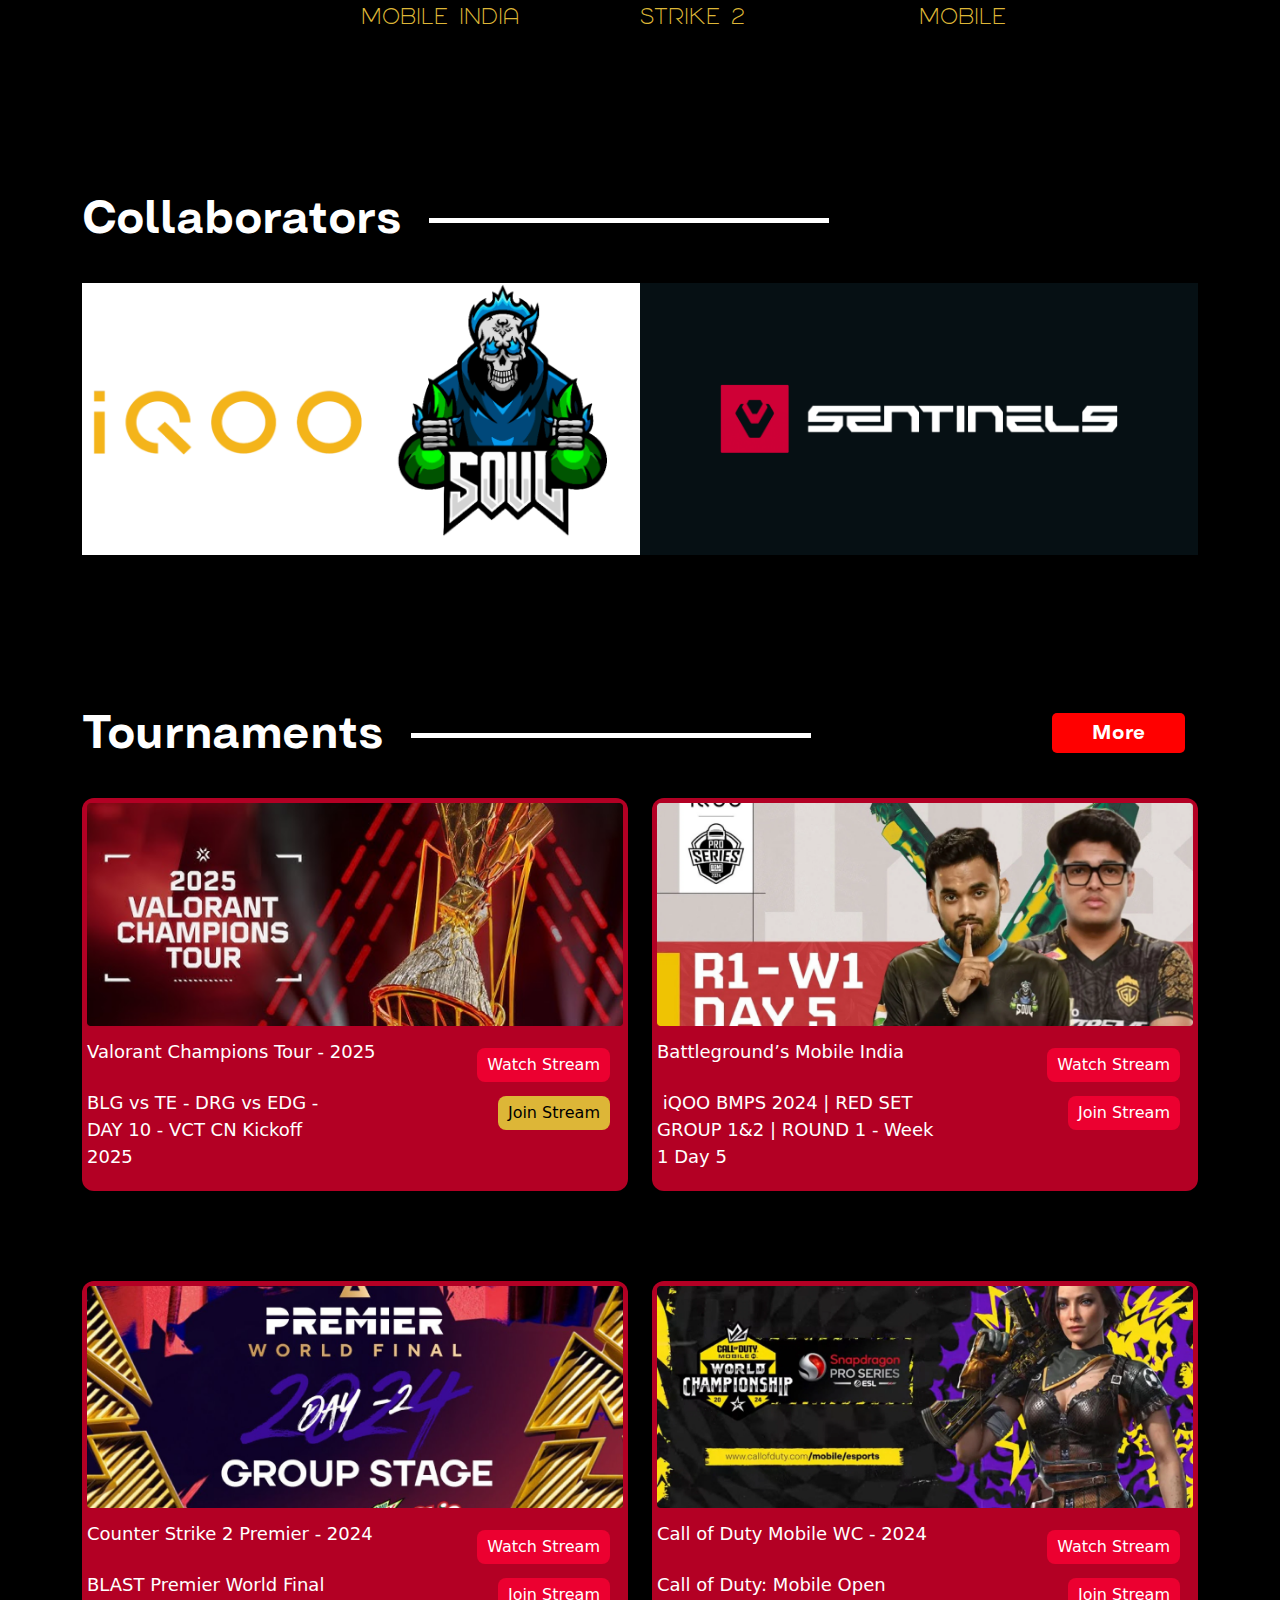
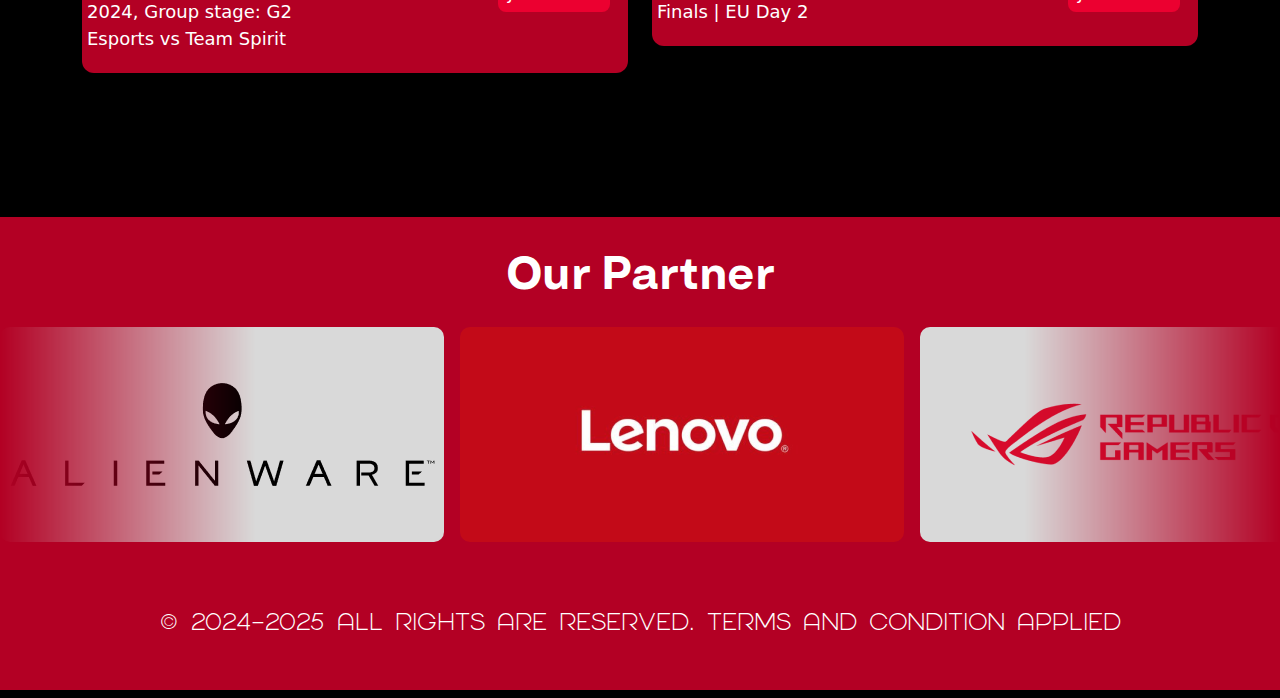
==== commit e33a3c4c: "hover effect done" ====
--- a/index.html
+++ b/index.html
@@ -65,8 +65,11 @@
             <div class="row">
                 <div class="games-content d-flex align-items-center">
                     <div class="col-6">
-                        <div class="games-title text-start">
+                        <div class="games-title text-start d-flex">
                             <span>Games</span>
+                            <div class="line">
+                                <div class="line-value"></div>
+                              </div>
                         </div>
                     </div>
                     <div class="col-6">
--- a/Assests/Css/style.css
+++ b/Assests/Css/style.css
@@ -102,7 +102,7 @@
   padding-top: 144px;
 }
 
-.games-title span::after {
+/* .games-title span::after {
   content: "";
   width: 400px;
   display: inline-block;
@@ -110,6 +110,32 @@
   position: relative;
   margin-left: 28px;
   top: -10px;
+  
+} */
+ .games-title .line{
+  justify-content: flex-start;
+  align-items: center;
+  position: relative;
+  padding: 0 5px;
+  display: flex;
+  width: 500px;
+ }
+ .games-title .line .line-value{
+  animation: load 3s normal forwards;
+  background-color: var(--card-color);
+  height: 10px;
+  width: 0;
+  transition: width 3s ease-in;
+  box-shadow: 2px 2px 15px var(--card-color);
+ }
+
+ @keyframes load {
+  from {
+    width: 0;
+  }
+  to {
+    width: 100%;
+  }
 }
 
 .games-content .btn a {
@@ -366,6 +392,7 @@
   filter: saturate(1.5);
 }
 
+
 .scroller[data-animated="true"] .scroller__inner:has(li:hover, li:active, li:focus) {
   -webkit-animation-play-state: paused;
   animation-play-state: paused;
@@ -394,6 +421,9 @@
 }
 
 
+
+
+
 .games-images img:hover , .collaborators-images img:hover{
   transform: scale(1.1);
 }